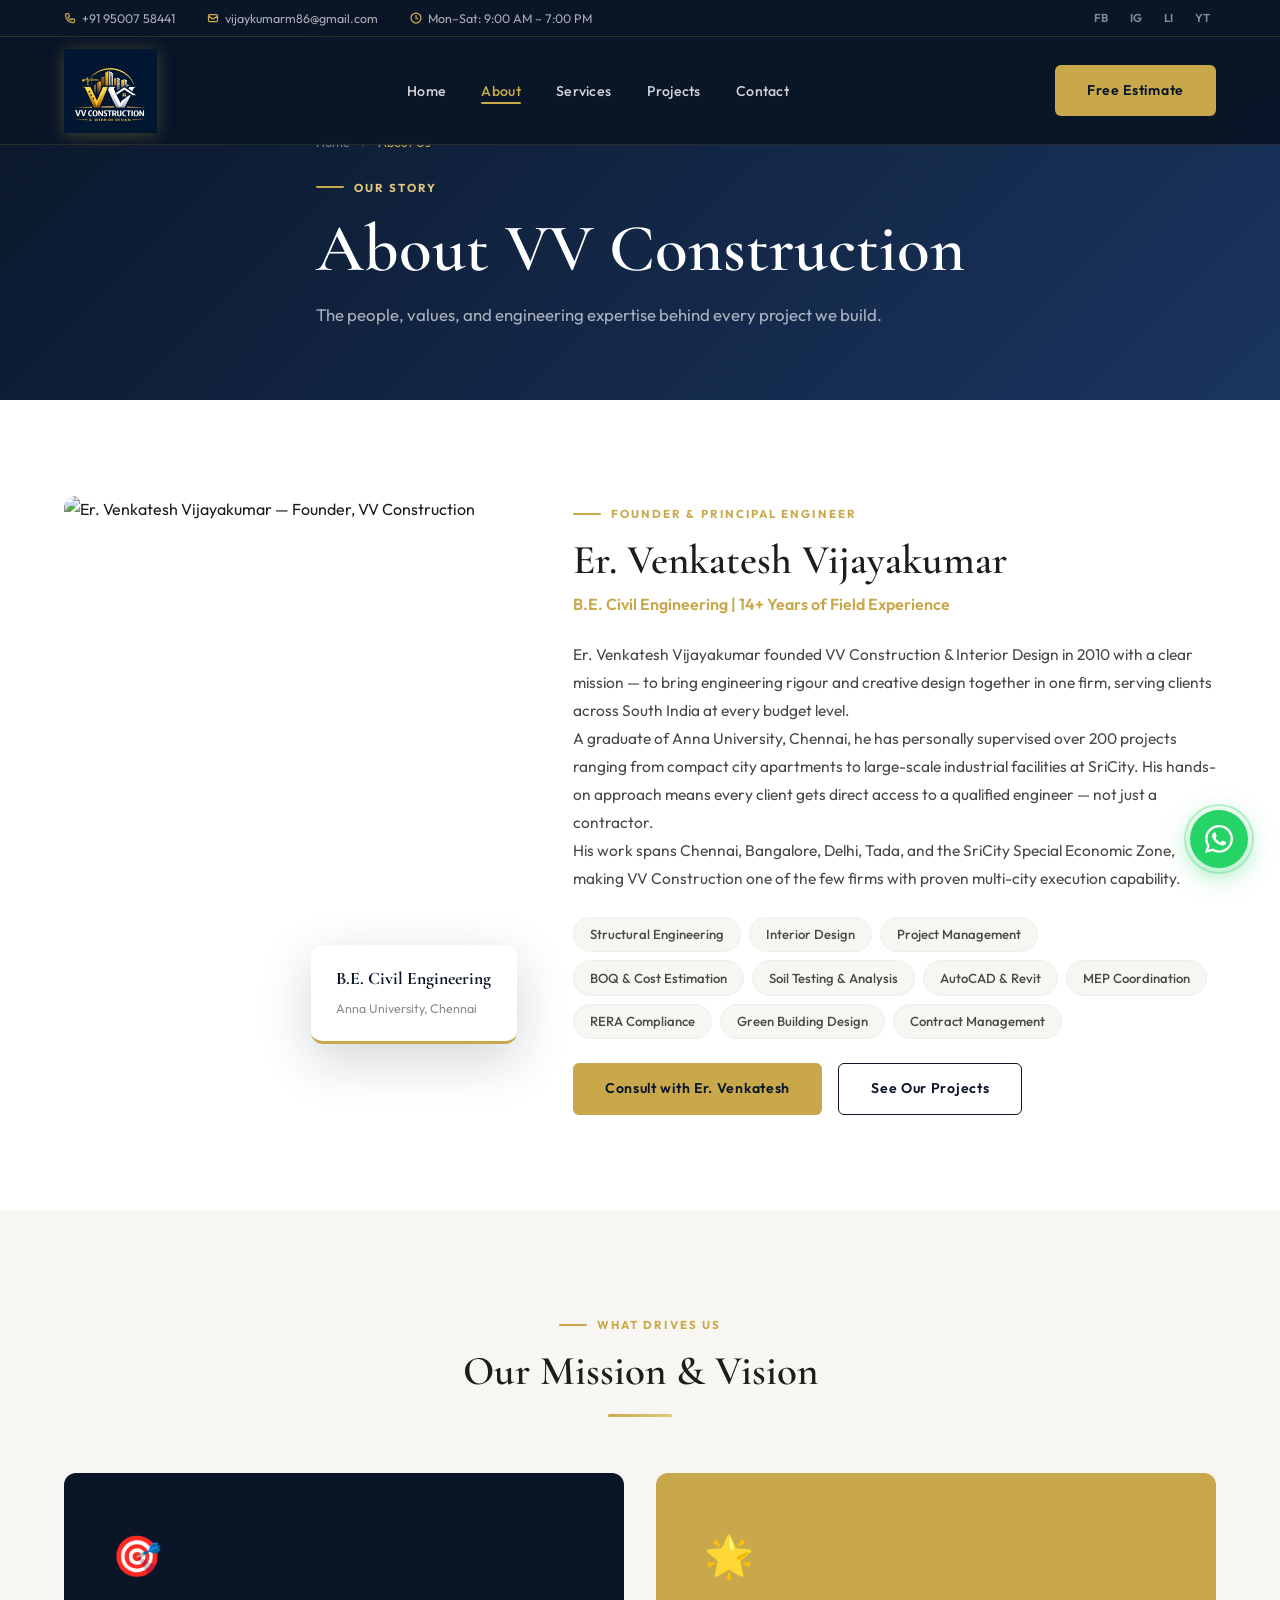
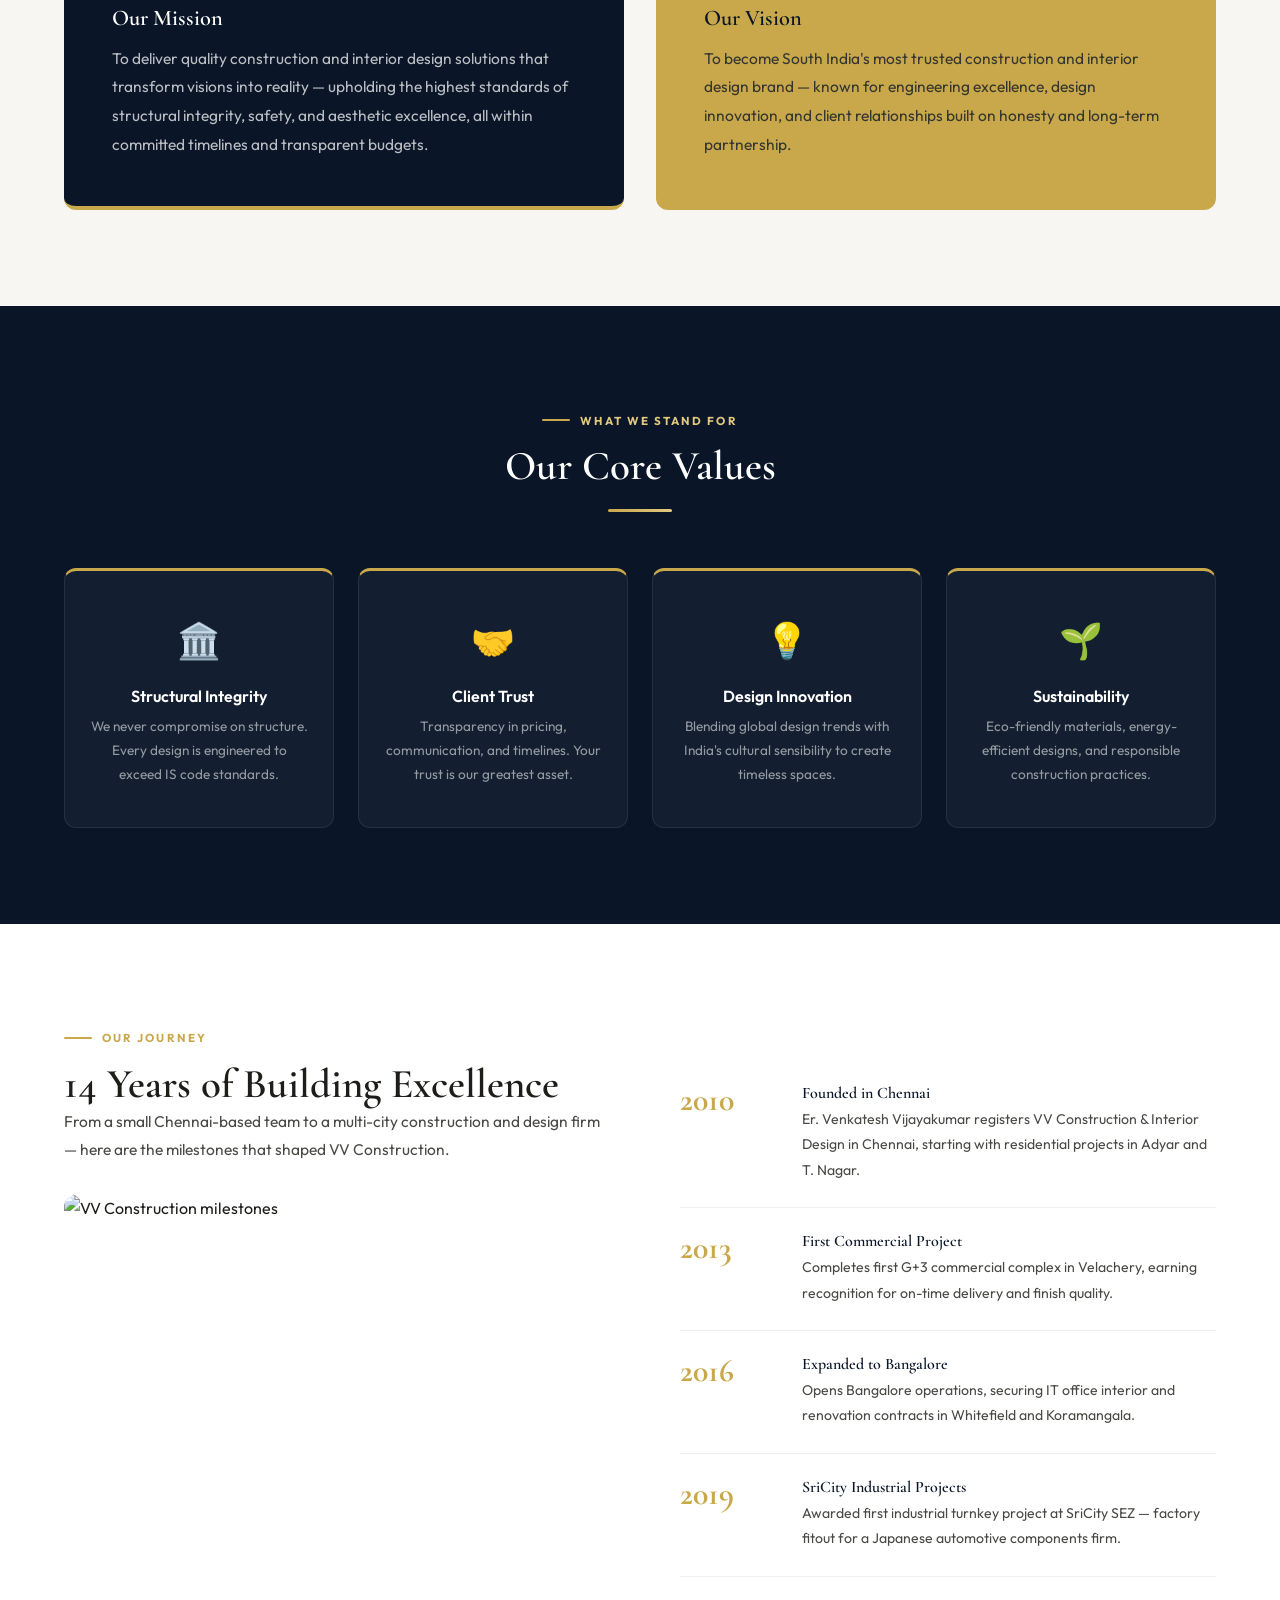
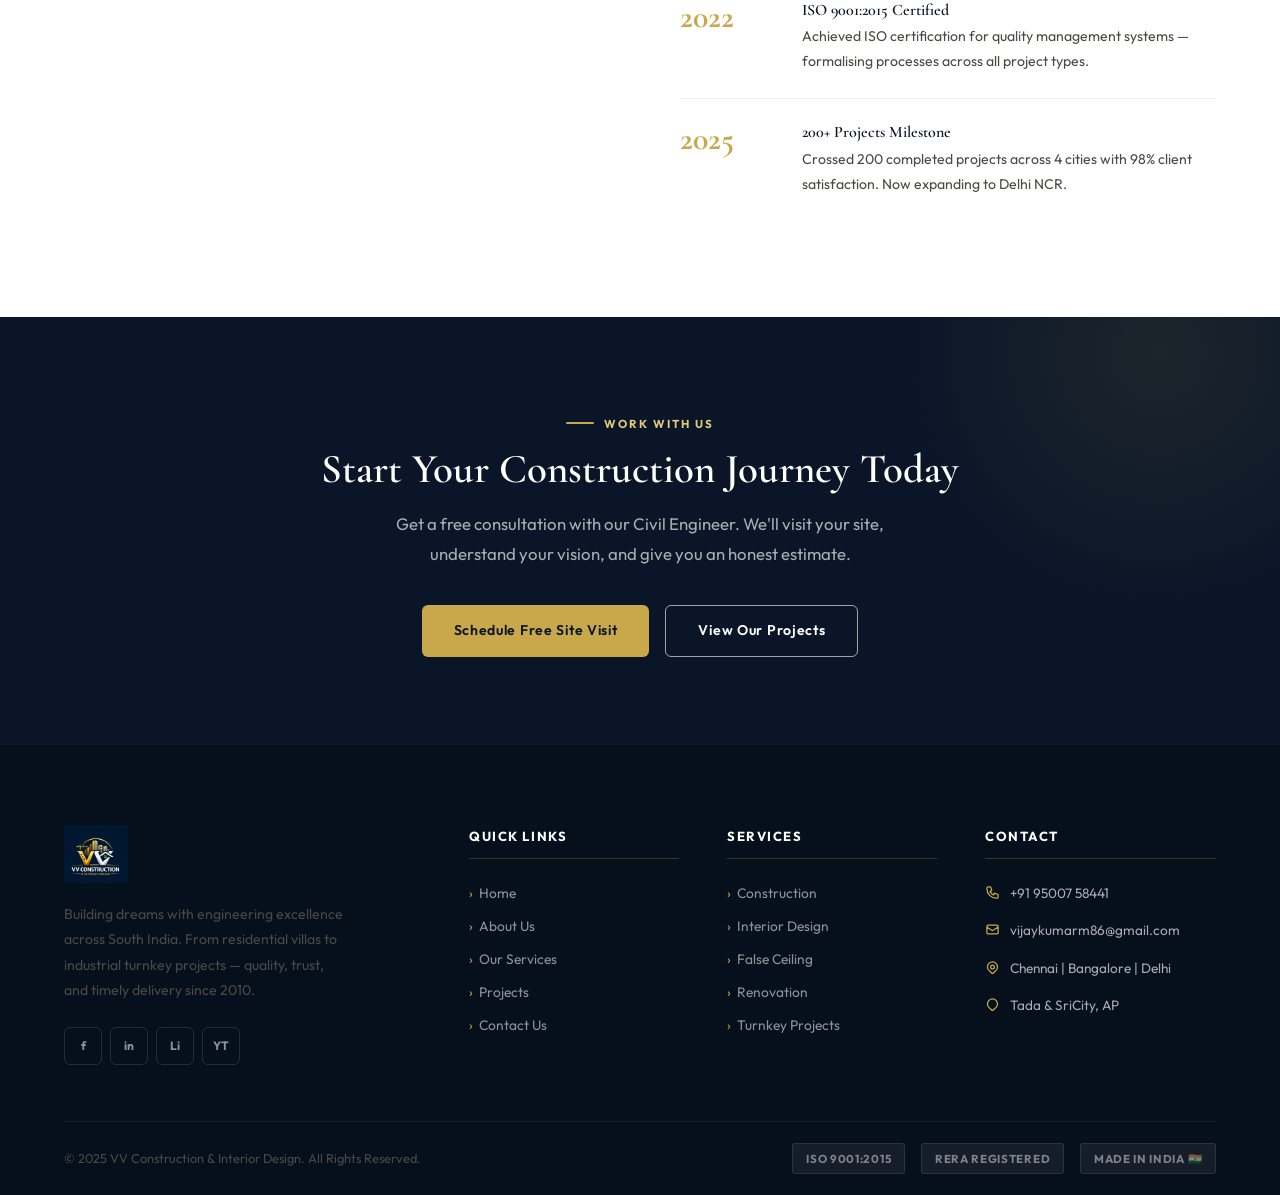
==== about.html @ 6f937a8c "Uploading My project into git" ====
<!DOCTYPE html>
<html lang="en">
<head>
  <meta charset="UTF-8" />
  <meta name="viewport" content="width=device-width, initial-scale=1.0" />
  <meta name="description" content="About VV Construction & Interior Design — Meet our founder Civil Engineer, learn our values, company history, and engineering expertise." />
  <title>About Us | VV Construction & Interior Design</title>
  <link rel="stylesheet" href="css/style.css" />
  <link rel="icon" href="assets/images/logo.png" type="image/png" />
</head>
<body>

<!-- ════════════════════════════════════
     PAGE HERO
     ════════════════════════════════════ -->
<section class="page-hero">
  <div class="page-hero-overlay"></div>
  <div class="page-hero-bg" style="background: url('https://images.unsplash.com/photo-1503387762-592deb58ef4e?w=1400&q=70') center/cover no-repeat;"></div>
  <div class="container">
    <div class="page-hero-content">
      <div class="breadcrumb">
        <a href="index.html">Home</a>
        <svg width="12" height="12" fill="none" viewBox="0 0 24 24" stroke="currentColor" stroke-width="2.5"><path stroke-linecap="round" stroke-linejoin="round" d="M9 5l7 7-7 7"/></svg>
        <span>About Us</span>
      </div>
      <span class="s-label" style="color: var(--gold-light);">Our Story</span>
      <h1>About VV Construction</h1>
      <p>The people, values, and engineering expertise behind every project we build.</p>
    </div>
  </div>
</section>

<!-- ════════════════════════════════════
     FOUNDER / OWNER
     ════════════════════════════════════ -->
<section class="section-pad" style="background: var(--white);">
  <div class="container">
    <div class="owner-grid">
      <div class="owner-img-wrap reveal-left">
        <img src="https://images.unsplash.com/photo-1560250097-0b93528c311a?w=600&q=80" alt="Er. Venkatesh Vijayakumar — Founder, VV Construction" loading="lazy" />
        <div class="owner-card">
          <strong>B.E. Civil Engineering</strong>
          <span>Anna University, Chennai</span>
        </div>
      </div>
      <div class="owner-info reveal-right">
        <span class="s-label">Founder &amp; Principal Engineer</span>
        <h2>Er. Venkatesh Vijayakumar</h2>
        <p class="owner-title">B.E. Civil Engineering | 14+ Years of Field Experience</p>
        <p>Er. Venkatesh Vijayakumar founded VV Construction &amp; Interior Design in 2010 with a clear mission — to bring engineering rigour and creative design together in one firm, serving clients across South India at every budget level.</p>
        <p>A graduate of Anna University, Chennai, he has personally supervised over 200 projects ranging from compact city apartments to large-scale industrial facilities at SriCity. His hands-on approach means every client gets direct access to a qualified engineer — not just a contractor.</p>
        <p>His work spans Chennai, Bangalore, Delhi, Tada, and the SriCity Special Economic Zone, making VV Construction one of the few firms with proven multi-city execution capability.</p>
        <div class="skill-tags">
          <span class="skill-tag">Structural Engineering</span>
          <span class="skill-tag">Interior Design</span>
          <span class="skill-tag">Project Management</span>
          <span class="skill-tag">BOQ &amp; Cost Estimation</span>
          <span class="skill-tag">Soil Testing &amp; Analysis</span>
          <span class="skill-tag">AutoCAD &amp; Revit</span>
          <span class="skill-tag">MEP Coordination</span>
          <span class="skill-tag">RERA Compliance</span>
          <span class="skill-tag">Green Building Design</span>
          <span class="skill-tag">Contract Management</span>
        </div>
        <div style="display: flex; gap: 1rem; flex-wrap: wrap; margin-top: 0.5rem;">
          <a href="contact.html" class="btn btn-gold">Consult with Er. Venkatesh</a>
          <a href="projects.html" class="btn btn-outline-navy">See Our Projects</a>
        </div>
      </div>
    </div>
  </div>
</section>

<!-- ════════════════════════════════════
     MISSION & VISION
     ════════════════════════════════════ -->
<section class="section-pad" style="background: var(--off-white);">
  <div class="container">
    <div class="section-head center reveal">
      <span class="s-label">What Drives Us</span>
      <h2>Our Mission &amp; Vision</h2>
      <div class="gold-line"></div>
    </div>
    <div style="display: grid; grid-template-columns: 1fr 1fr; gap: 2rem;" class="reveal">
      <div style="background: var(--navy); color: var(--white); padding: 3rem; border-radius: var(--radius-lg); border-bottom: 4px solid var(--gold);">
        <div style="font-size: 2.5rem; margin-bottom: 1rem;">🎯</div>
        <h3 style="color: var(--white); margin-bottom: 0.8rem; font-size: 1.4rem;">Our Mission</h3>
        <p style="color: rgba(255,255,255,0.72); font-size: 0.97rem; line-height: 1.85;">To deliver quality construction and interior design solutions that transform visions into reality — upholding the highest standards of structural integrity, safety, and aesthetic excellence, all within committed timelines and transparent budgets.</p>
      </div>
      <div style="background: var(--gold); color: var(--navy); padding: 3rem; border-radius: var(--radius-lg);">
        <div style="font-size: 2.5rem; margin-bottom: 1rem;">🌟</div>
        <h3 style="color: var(--navy); margin-bottom: 0.8rem; font-size: 1.4rem;">Our Vision</h3>
        <p style="color: rgba(10,22,40,0.78); font-size: 0.97rem; line-height: 1.85;">To become South India's most trusted construction and interior design brand — known for engineering excellence, design innovation, and client relationships built on honesty and long-term partnership.</p>
      </div>
    </div>
  </div>
</section>

<!-- ════════════════════════════════════
     VALUES
     ════════════════════════════════════ -->
<section class="section-pad values-section">
  <div class="container">
    <div class="section-head center reveal">
      <span class="s-label" style="color: var(--gold-light);">What We Stand For</span>
      <h2 style="color: var(--white);">Our Core Values</h2>
      <div class="gold-line"></div>
    </div>
    <div class="values-grid">
      <div class="value-card reveal" data-delay="0">
        <div class="value-icon">🏛️</div>
        <h4>Structural Integrity</h4>
        <p>We never compromise on structure. Every design is engineered to exceed IS code standards.</p>
      </div>
      <div class="value-card reveal" data-delay="80">
        <div class="value-icon">🤝</div>
        <h4>Client Trust</h4>
        <p>Transparency in pricing, communication, and timelines. Your trust is our greatest asset.</p>
      </div>
      <div class="value-card reveal" data-delay="160">
        <div class="value-icon">💡</div>
        <h4>Design Innovation</h4>
        <p>Blending global design trends with India's cultural sensibility to create timeless spaces.</p>
      </div>
      <div class="value-card reveal" data-delay="240">
        <div class="value-icon">🌱</div>
        <h4>Sustainability</h4>
        <p>Eco-friendly materials, energy-efficient designs, and responsible construction practices.</p>
      </div>
    </div>
  </div>
</section>

<!-- ════════════════════════════════════
     COMPANY MILESTONES
     ════════════════════════════════════ -->
<section class="section-pad" style="background: var(--white);">
  <div class="container">
    <div style="display: grid; grid-template-columns: 1fr 1fr; gap: 5rem; align-items: start;">
      <div class="reveal-left">
        <span class="s-label">Our Journey</span>
        <h2>14 Years of Building Excellence</h2>
        <p>From a small Chennai-based team to a multi-city construction and design firm — here are the milestones that shaped VV Construction.</p>
        <img src="https://images.unsplash.com/photo-1541888946425-d81bb19240f5?w=700&q=80" alt="VV Construction milestones" loading="lazy" style="width: 100%; border-radius: var(--radius-lg); margin-top: 2rem; height: 280px; object-fit: cover;" />
      </div>
      <div class="milestones reveal-right">
        <div class="milestone">
          <div class="milestone-year">2010</div>
          <div>
            <h4>Founded in Chennai</h4>
            <p>Er. Venkatesh Vijayakumar registers VV Construction &amp; Interior Design in Chennai, starting with residential projects in Adyar and T. Nagar.</p>
          </div>
        </div>
        <div class="milestone">
          <div class="milestone-year">2013</div>
          <div>
            <h4>First Commercial Project</h4>
            <p>Completes first G+3 commercial complex in Velachery, earning recognition for on-time delivery and finish quality.</p>
          </div>
        </div>
        <div class="milestone">
          <div class="milestone-year">2016</div>
          <div>
            <h4>Expanded to Bangalore</h4>
            <p>Opens Bangalore operations, securing IT office interior and renovation contracts in Whitefield and Koramangala.</p>
          </div>
        </div>
        <div class="milestone">
          <div class="milestone-year">2019</div>
          <div>
            <h4>SriCity Industrial Projects</h4>
            <p>Awarded first industrial turnkey project at SriCity SEZ — factory fitout for a Japanese automotive components firm.</p>
          </div>
        </div>
        <div class="milestone">
          <div class="milestone-year">2022</div>
          <div>
            <h4>ISO 9001:2015 Certified</h4>
            <p>Achieved ISO certification for quality management systems — formalising processes across all project types.</p>
          </div>
        </div>
        <div class="milestone">
          <div class="milestone-year">2025</div>
          <div>
            <h4>200+ Projects Milestone</h4>
            <p>Crossed 200 completed projects across 4 cities with 98% client satisfaction. Now expanding to Delhi NCR.</p>
          </div>
        </div>
      </div>
    </div>
  </div>
</section>

<!-- CTA -->
<section class="cta-band">
  <div class="container">
    <div class="cta-inner reveal">
      <span class="s-label">Work With Us</span>
      <h2>Start Your Construction Journey Today</h2>
      <p>Get a free consultation with our Civil Engineer. We'll visit your site, understand your vision, and give you an honest estimate.</p>
      <div class="cta-btns">
        <a href="contact.html" class="btn btn-gold">Schedule Free Site Visit</a>
        <a href="projects.html" class="btn btn-outline-white">View Our Projects</a>
      </div>
    </div>
  </div>
</section>

<script src="js/components.js"></script>
<script src="js/main.js"></script>
</body>
</html>
---- css/style.css ----
/* ================================================
   VV CONSTRUCTION & INTERIOR DESIGN
   Global Stylesheet — style.css
   ================================================ */

@import url('https://fonts.googleapis.com/css2?family=Cormorant+Garamond:wght@400;500;600;700&family=Outfit:wght@300;400;500;600;700&display=swap');

/* ─── CSS Variables ─────────────────────────── */
:root {
  --navy:       #0A1628;
  --navy-mid:   #0F2040;
  --navy-light: #1A3560;
  --gold:       #C8A84B;
  --gold-light: #E2C97E;
  --gold-pale:  #F5EDD3;
  --white:      #FFFFFF;
  --off-white:  #F7F6F2;
  --gray-100:   #EFEFED;
  --gray-300:   #CDCCC8;
  --gray-500:   #8C8B87;
  --gray-700:   #4A4945;
  --text:       #1E1D1A;

  --font-display: 'Cormorant Garamond', Georgia, serif;
  --font-body:    'Outfit', sans-serif;

  --shadow-sm:  0 2px 12px rgba(10,22,40,0.08);
  --shadow-md:  0 6px 28px rgba(10,22,40,0.13);
  --shadow-lg:  0 16px 52px rgba(10,22,40,0.18);
  --radius:     6px;
  --radius-lg:  12px;
  --transition: 0.32s cubic-bezier(0.4,0,0.2,1);
}

/* ─── Reset ─────────────────────────────────── */
*, *::before, *::after { box-sizing: border-box; margin: 0; padding: 0; }
html { scroll-behavior: smooth; }
body {
  font-family: var(--font-body);
  color: var(--text);
  background: var(--white);
  line-height: 1.7;
  overflow-x: hidden;
  -webkit-font-smoothing: antialiased;
}
img { max-width: 100%; display: block; }
a   { text-decoration: none; color: inherit; }
ul  { list-style: none; }
button { font-family: var(--font-body); cursor: pointer; border: none; background: none; }

/* ─── Typography ─────────────────────────────── */
h1,h2,h3,h4 { font-family: var(--font-display); line-height: 1.15; }
h1 { font-size: clamp(2.4rem, 5.5vw, 4.2rem); font-weight: 600; }
h2 { font-size: clamp(1.9rem, 3.2vw, 2.8rem); font-weight: 600; }
h3 { font-size: 1.35rem; font-weight: 600; }
h4 { font-size: 1.05rem; font-weight: 600; }
p  { font-size: 0.97rem; color: var(--gray-700); line-height: 1.8; }

/* ─── Layout Utilities ───────────────────────── */
.container   { max-width: 1200px; margin: 0 auto; padding: 0 1.5rem; }
.section-pad { padding: 6rem 0; }
.section-sm  { padding: 4rem 0; }

/* ─── Section Headers ────────────────────────── */
.s-label {
  display: inline-flex; align-items: center; gap: 10px;
  font-size: 0.72rem; font-weight: 700; letter-spacing: 0.18em;
  text-transform: uppercase; color: var(--gold); margin-bottom: 0.8rem;
}
.s-label::before {
  content: ''; display: block; width: 28px; height: 2px;
  background: var(--gold); border-radius: 2px;
}
.section-head { margin-bottom: 3.5rem; }
.section-head h2 { margin-bottom: 0.8rem; }
.section-head p  { max-width: 600px; font-size: 1.05rem; }
.section-head.center { text-align: center; }
.section-head.center p { margin: 0 auto; }
.section-head.center .s-label { margin: 0 auto 0.8rem; }

/* gold underline accent */
.gold-line {
  width: 64px; height: 3px; margin-top: 1.2rem;
  background: linear-gradient(90deg, var(--gold) 0%, var(--gold-light) 100%);
  border-radius: 2px;
}
.section-head.center .gold-line { margin: 1.2rem auto 0; }

/* ─── Buttons ────────────────────────────────── */
.btn {
  display: inline-flex; align-items: center; gap: 8px;
  padding: 0.82rem 2rem; border-radius: var(--radius);
  font-family: var(--font-body); font-size: 0.88rem;
  font-weight: 600; letter-spacing: 0.05em;
  transition: all var(--transition);
}
.btn-gold {
  background: var(--gold); color: var(--navy);
}
.btn-gold:hover {
  background: var(--gold-light); transform: translateY(-2px);
  box-shadow: 0 8px 24px rgba(200,168,75,0.38);
}
.btn-outline-white {
  border: 1.5px solid rgba(255,255,255,0.6); color: var(--white);
}
.btn-outline-white:hover {
  background: var(--white); color: var(--navy);
}
.btn-navy {
  background: var(--navy); color: var(--white);
}
.btn-navy:hover {
  background: var(--navy-light); transform: translateY(-2px);
  box-shadow: 0 8px 24px rgba(10,22,40,0.28);
}
.btn-outline-navy {
  border: 1.5px solid var(--navy); color: var(--navy);
}
.btn-outline-navy:hover {
  background: var(--navy); color: var(--white);
}

/* ─── Scroll Reveal Animations ───────────────── */
.reveal        { opacity: 0; transform: translateY(36px); transition: opacity 0.75s ease, transform 0.75s ease; }
.reveal-left   { opacity: 0; transform: translateX(-40px); transition: opacity 0.75s ease, transform 0.75s ease; }
.reveal-right  { opacity: 0; transform: translateX(40px); transition: opacity 0.75s ease, transform 0.75s ease; }
.reveal-scale  { opacity: 0; transform: scale(0.93); transition: opacity 0.65s ease, transform 0.65s ease; }
.revealed      { opacity: 1 !important; transform: none !important; }

/* ================================================
   NAVIGATION
   ================================================ */
#navbar {
  position: fixed; top: 0; left: 0; right: 0; z-index: 1000;
  transition: all 0.4s ease;
  padding: 0;
}
.nav-top-bar {
  background: var(--navy);
  padding: 0.4rem 0;
  border-bottom: 1px solid rgba(200,168,75,0.2);
  transition: all 0.4s ease;
}
.nav-top-inner {
  display: flex; justify-content: space-between; align-items: center;
}
.nav-top-info {
  display: flex; gap: 2rem;
}
.nav-top-item {
  display: flex; align-items: center; gap: 6px;
  color: rgba(255,255,255,0.65); font-size: 0.78rem;
}
.nav-top-item svg { color: var(--gold); }
.nav-top-socials { display: flex; gap: 10px; }
.nav-top-socials a {
  color: rgba(255,255,255,0.5); font-size: 0.72rem; font-weight: 600;
  padding: 2px 6px; border-radius: 2px;
  transition: color var(--transition);
}
.nav-top-socials a:hover { color: var(--gold); }

.nav-main {
  background: rgba(10,22,40,0.97);
  backdrop-filter: blur(12px);
  -webkit-backdrop-filter: blur(12px);
  border-bottom: 1px solid rgba(200,168,75,0.15);
}
.nav-inner {
  display: flex; align-items: center; justify-content: space-between;
  padding: 0.7rem 0;
}
.nav-logo { display: flex; align-items: center; }
.nav-logo img { height: clamp(54px, 8vw, 84px); width: auto; filter: drop-shadow(0 2px 8px rgba(200,168,75,0.3)); transition: height 0.3s ease; }

.nav-links {
  display: flex; align-items: center; gap: 0.2rem;
}
.nav-links a {
  color: rgba(255,255,255,0.82); font-size: 0.88rem; font-weight: 500;
  padding: 0.5rem 1rem; border-radius: var(--radius);
  transition: all var(--transition); letter-spacing: 0.02em;
  position: relative;
}
.nav-links a::after {
  content: ''; position: absolute; bottom: 4px; left: 50%; right: 50%;
  height: 1.5px; background: var(--gold); border-radius: 1px;
  transition: all var(--transition);
}
.nav-links a:hover::after,
.nav-links a.active::after { left: 1rem; right: 1rem; }
.nav-links a:hover,
.nav-links a.active { color: var(--gold); }
.nav-cta { margin-left: 1rem; }

/* scrolled state */
#navbar.scrolled .nav-top-bar { display: none; }

/* Hamburger */
.hamburger {
  display: none; flex-direction: column; gap: 5px;
  padding: 6px; cursor: pointer;
}
.hamburger span {
  display: block; width: 24px; height: 2px;
  background: var(--white); border-radius: 2px;
  transition: all var(--transition);
}
.hamburger.open span:nth-child(1) { transform: rotate(45deg) translate(5px,5px); }
.hamburger.open span:nth-child(2) { opacity: 0; transform: scaleX(0); }
.hamburger.open span:nth-child(3) { transform: rotate(-45deg) translate(5px,-5px); }

/* Mobile nav drawer */
.mobile-nav {
  display: none; flex-direction: column;
  background: var(--navy); padding: 1.5rem;
  border-top: 1px solid rgba(200,168,75,0.2);
}
.mobile-nav.open { display: flex; }
.mobile-nav a {
  color: rgba(255,255,255,0.85); font-size: 0.95rem; padding: 0.75rem 0;
  border-bottom: 1px solid rgba(255,255,255,0.07);
  display: flex; align-items: center; justify-content: space-between;
}
.mobile-nav a:last-child { border-bottom: none; }
.mobile-nav a:hover { color: var(--gold); }

/* ================================================
   HERO SECTION
   ================================================ */
.hero {
  min-height: 100vh; position: relative;
  display: flex; align-items: center;
  overflow: hidden;
}
.hero-bg {
  position: absolute; inset: 0;
  background: url('https://images.unsplash.com/photo-1541888946425-d81bb19240f5?w=1800&q=85') center/cover no-repeat;
}
.hero-overlay {
  position: absolute; inset: 0;
  background:
    linear-gradient(105deg,
      rgba(10,22,40,0.96) 0%,
      rgba(10,22,40,0.80) 50%,
      rgba(15,32,64,0.55) 100%);
}
/* Geometric accent */
.hero-overlay::after {
  content: '';
  position: absolute; right: -100px; top: -100px;
  width: 600px; height: 600px; border-radius: 50%;
  border: 1px solid rgba(200,168,75,0.12);
  box-shadow: 0 0 0 60px rgba(200,168,75,0.04), 0 0 0 120px rgba(200,168,75,0.03);
}
.hero-content {
  position: relative; z-index: 2;
  padding-top: 120px;
  max-width: 760px;
}
.hero-badge {
  display: inline-flex; align-items: center; gap: 10px;
  background: rgba(200,168,75,0.12);
  border: 1px solid rgba(200,168,75,0.35);
  padding: 0.45rem 1.1rem; border-radius: 30px;
  color: var(--gold-light); font-size: 0.78rem;
  font-weight: 600; letter-spacing: 0.12em; text-transform: uppercase;
  margin-bottom: 1.5rem;
  animation: fadeSlideUp 0.9s ease both;
}
.hero-badge-dot {
  width: 6px; height: 6px; border-radius: 50%;
  background: var(--gold); flex-shrink: 0;
  animation: pulse-dot 2s infinite;
}
@keyframes pulse-dot {
  0%,100% { opacity: 1; transform: scale(1); }
  50%      { opacity: 0.5; transform: scale(1.5); }
}
.hero-content h1 {
  color: var(--white); margin-bottom: 1.4rem;
  animation: fadeSlideUp 0.9s 0.15s ease both;
}
.hero-content h1 em {
  font-style: normal; color: var(--gold);
  display: block;
}
.hero-content > p {
  color: rgba(255,255,255,0.78); font-size: 1.1rem;
  max-width: 560px; margin-bottom: 2.2rem;
  animation: fadeSlideUp 0.9s 0.3s ease both;
}
.hero-actions {
  display: flex; flex-wrap: wrap; gap: 1rem;
  animation: fadeSlideUp 0.9s 0.45s ease both;
}
.hero-stats-row {
  display: flex; gap: 0; margin-top: 4rem; flex-wrap: wrap;
  animation: fadeSlideUp 0.9s 0.6s ease both;
  border-top: 1px solid rgba(255,255,255,0.12);
  padding-top: 2rem;
}
.hero-stat {
  padding-right: 2.5rem; margin-right: 2.5rem;
  border-right: 1px solid rgba(255,255,255,0.14);
}
.hero-stat:last-child { border-right: none; margin-right: 0; }
.hero-stat-num {
  font-family: var(--font-display); font-size: 2.6rem;
  font-weight: 700; color: var(--white); line-height: 1;
  margin-bottom: 0.2rem;
}
.hero-stat-num span { color: var(--gold); }
.hero-stat-label {
  font-size: 0.76rem; letter-spacing: 0.1em;
  text-transform: uppercase; color: rgba(255,255,255,0.5);
}
.hero-scroll-hint {
  position: absolute; bottom: 2rem; left: 50%;
  transform: translateX(-50%); z-index: 2;
  display: flex; flex-direction: column; align-items: center; gap: 8px;
  color: rgba(255,255,255,0.4); font-size: 0.7rem; letter-spacing: 0.12em;
  text-transform: uppercase;
  animation: fadeSlideUp 1s 0.9s ease both;
}
.scroll-line {
  width: 1px; height: 48px;
  background: linear-gradient(to bottom, rgba(200,168,75,0.6), transparent);
  animation: scrollPulse 2.2s ease-in-out infinite;
}
@keyframes scrollPulse {
  0%   { transform: scaleY(1); opacity: 1; }
  50%  { transform: scaleY(0.6); opacity: 0.4; }
  100% { transform: scaleY(1); opacity: 1; }
}
@keyframes fadeSlideUp {
  from { opacity: 0; transform: translateY(28px); }
  to   { opacity: 1; transform: translateY(0); }
}

/* ================================================
   MARQUEE / TRUST STRIP
   ================================================ */
.trust-strip {
  background: var(--gold); padding: 0.85rem 0;
  overflow: hidden; position: relative;
}
.trust-marquee {
  display: flex; gap: 0; white-space: nowrap;
  animation: marqueeScroll 30s linear infinite;
}
.trust-marquee-item {
  display: inline-flex; align-items: center; gap: 10px;
  padding: 0 2.5rem;
  font-size: 0.82rem; font-weight: 700;
  letter-spacing: 0.1em; text-transform: uppercase;
  color: var(--navy);
}
.trust-marquee-item::before {
  content: '◆'; font-size: 0.55rem; color: var(--navy-mid);
}
@keyframes marqueeScroll {
  from { transform: translateX(0); }
  to   { transform: translateX(-50%); }
}

/* ================================================
   ABOUT INTRO (Home)
   ================================================ */
.about-intro-grid {
  display: grid; grid-template-columns: 1fr 1fr; gap: 5rem; align-items: center;
}
.about-intro-imgs {
  position: relative; height: 520px;
}
.about-img-main {
  position: absolute; top: 0; left: 0; right: 5rem; bottom: 5rem;
  border-radius: var(--radius-lg); overflow: hidden;
}
.about-img-main img { width: 100%; height: 100%; object-fit: cover; }
.about-img-small {
  position: absolute; bottom: 0; right: 0;
  width: 55%; height: 52%; border-radius: var(--radius-lg); overflow: hidden;
  border: 4px solid var(--white); box-shadow: var(--shadow-md);
}
.about-img-small img { width: 100%; height: 100%; object-fit: cover; }
.about-exp-badge {
  position: absolute; top: 50%; left: 60%;
  transform: translate(-50%, -50%);
  background: var(--gold); color: var(--navy);
  width: 100px; height: 100px; border-radius: 50%;
  display: flex; flex-direction: column;
  align-items: center; justify-content: center;
  text-align: center; z-index: 10;
  box-shadow: 0 8px 28px rgba(200,168,75,0.5);
  border: 3px solid var(--white);
}
.about-exp-badge strong { font-family: var(--font-display); font-size: 2rem; line-height: 1; }
.about-exp-badge span   { font-size: 0.65rem; font-weight: 700; letter-spacing: 0.06em; text-transform: uppercase; line-height: 1.2; }

.about-intro-text h2 { margin-bottom: 1.2rem; }
.about-intro-text p  { margin-bottom: 1rem; }
.about-checks { display: flex; flex-direction: column; gap: 0.7rem; margin: 1.5rem 0 2rem; }
.about-check {
  display: flex; align-items: center; gap: 10px;
  font-size: 0.9rem; font-weight: 500; color: var(--gray-700);
}
.about-check-icon {
  width: 22px; height: 22px; border-radius: 50%;
  background: var(--gold-pale); display: flex; align-items: center;
  justify-content: center; flex-shrink: 0; font-size: 0.7rem; color: var(--gold);
}

/* ================================================
   SERVICES GRID
   ================================================ */
.services-bg { background: var(--off-white); }
.services-grid-home {
  display: grid; grid-template-columns: repeat(3, 1fr); gap: 1.5rem;
}
.srv-card {
  background: var(--white); border: 1px solid var(--gray-100);
  border-radius: var(--radius-lg); padding: 2.2rem 1.8rem;
  position: relative; overflow: hidden;
  transition: all var(--transition);
}
.srv-card::before {
  content: ''; position: absolute;
  top: 0; left: 0; right: 0; height: 3px;
  background: linear-gradient(90deg, var(--gold), var(--gold-light));
  transform: scaleX(0); transform-origin: left;
  transition: transform 0.45s ease;
}
.srv-card:hover { transform: translateY(-8px); box-shadow: var(--shadow-lg); }
.srv-card:hover::before { transform: scaleX(1); }
.srv-icon {
  width: 60px; height: 60px; border-radius: 12px;
  background: var(--navy); display: flex; align-items: center;
  justify-content: center; margin-bottom: 1.4rem;
  font-size: 1.6rem; transition: all var(--transition);
}
.srv-card:hover .srv-icon { background: var(--gold); }
.srv-card h3 { font-size: 1.15rem; color: var(--navy); margin-bottom: 0.6rem; }
.srv-card p  { font-size: 0.88rem; }
.srv-more {
  display: inline-flex; align-items: center; gap: 5px;
  color: var(--gold); font-size: 0.83rem; font-weight: 600;
  margin-top: 1.2rem; transition: gap var(--transition);
}
.srv-card:hover .srv-more { gap: 10px; }

/* ================================================
   WHY CHOOSE US
   ================================================ */
.why-section { background: var(--navy); }
.why-grid { display: grid; grid-template-columns: 1fr 1fr; gap: 5rem; align-items: center; }
.why-img-wrap { position: relative; border-radius: var(--radius-lg); overflow: visible; }
.why-img-wrap img {
  width: 100%; height: 500px; object-fit: cover;
  border-radius: var(--radius-lg);
}
.why-cert-badge {
  position: absolute; bottom: -1.5rem; right: -1.5rem;
  background: var(--gold); color: var(--navy);
  padding: 1.2rem 1.6rem; border-radius: var(--radius-lg);
  text-align: center; box-shadow: var(--shadow-lg);
  min-width: 140px;
}
.why-cert-badge strong { display: block; font-family: var(--font-display); font-size: 2.2rem; }
.why-cert-badge span   { font-size: 0.75rem; font-weight: 700; letter-spacing: 0.08em; text-transform: uppercase; }
.why-content .s-label  { color: var(--gold-light); }
.why-content h2 { color: var(--white); margin-bottom: 1rem; }
.why-content > p { color: rgba(255,255,255,0.68); margin-bottom: 2rem; }
.why-points { display: flex; flex-direction: column; gap: 1.2rem; }
.why-point {
  display: flex; gap: 1.2rem;
  background: rgba(255,255,255,0.04);
  border: 1px solid rgba(255,255,255,0.07);
  border-left: 3px solid var(--gold);
  padding: 1.2rem 1.4rem; border-radius: var(--radius);
  transition: background var(--transition);
}
.why-point:hover { background: rgba(255,255,255,0.07); }
.why-pt-icon { font-size: 1.5rem; flex-shrink: 0; margin-top: 2px; }
.why-pt-title { color: var(--white); font-weight: 600; font-size: 0.95rem; margin-bottom: 0.2rem; }
.why-pt-text  { font-size: 0.86rem; color: rgba(255,255,255,0.58); }

/* ================================================
   STATS BAND
   ================================================ */
.stats-band { background: var(--gold); }
.stats-row {
  display: grid; grid-template-columns: repeat(4, 1fr);
  text-align: center;
}
.stat-cell {
  padding: 2.5rem 1rem;
  border-right: 1px solid rgba(10,22,40,0.15);
}
.stat-cell:last-child { border-right: none; }
.stat-num {
  font-family: var(--font-display); font-size: 3.2rem; font-weight: 700;
  color: var(--navy); line-height: 1; margin-bottom: 0.3rem;
}
.stat-lbl {
  font-size: 0.78rem; font-weight: 700;
  letter-spacing: 0.1em; text-transform: uppercase;
  color: rgba(10,22,40,0.6);
}

/* ================================================
   FEATURED PROJECTS
   ================================================ */
.featured-grid {
  display: grid;
  grid-template-columns: 1.4fr 1fr;
  grid-template-rows: 280px 280px;
  gap: 1.2rem;
}
.feat-card {
  position: relative; border-radius: var(--radius-lg);
  overflow: hidden; cursor: pointer;
}
.feat-card img {
  width: 100%; height: 100%; object-fit: cover;
  transition: transform 0.6s ease;
}
.feat-card:hover img { transform: scale(1.07); }
.feat-card-overlay {
  position: absolute; inset: 0;
  background: linear-gradient(to top, rgba(10,22,40,0.9) 0%, rgba(10,22,40,0.1) 55%);
  display: flex; flex-direction: column;
  justify-content: flex-end; padding: 1.6rem;
}
.feat-tag {
  display: inline-block;
  background: var(--gold); color: var(--navy);
  font-size: 0.7rem; font-weight: 700;
  letter-spacing: 0.1em; text-transform: uppercase;
  padding: 0.2rem 0.65rem; border-radius: 3px;
  margin-bottom: 0.5rem;
}
.feat-card-overlay h3 { color: var(--white); font-size: 1.1rem; margin-bottom: 0.3rem; }
.feat-card-overlay p  { color: rgba(255,255,255,0.68); font-size: 0.82rem; }
.feat-card.tall { grid-row: span 2; }

/* ================================================
   PROCESS SECTION
   ================================================ */
.process-section { background: var(--off-white); }
.process-steps {
  display: grid; grid-template-columns: repeat(5,1fr); gap: 1rem;
  position: relative;
}
.process-steps::before {
  content: ''; position: absolute;
  top: 40px; left: 10%; right: 10%; height: 1px;
  background: linear-gradient(90deg, transparent, var(--gold), transparent);
}
.process-step { text-align: center; padding: 1rem 0.5rem; }
.process-num {
  width: 80px; height: 80px; border-radius: 50%;
  background: var(--white); border: 2px solid var(--gray-100);
  display: flex; align-items: center; justify-content: center;
  margin: 0 auto 1.2rem; font-size: 1.5rem;
  position: relative; z-index: 2;
  transition: all var(--transition);
  box-shadow: var(--shadow-sm);
}
.process-step:hover .process-num {
  background: var(--gold); border-color: var(--gold);
}
.process-step h4 { color: var(--navy); font-size: 0.9rem; margin-bottom: 0.3rem; }
.process-step p  { font-size: 0.8rem; }

/* ================================================
   TESTIMONIALS
   ================================================ */
.testi-grid {
  display: grid; grid-template-columns: repeat(3,1fr); gap: 1.5rem;
}
.testi-card {
  background: var(--off-white); border-radius: var(--radius-lg);
  padding: 2rem 1.8rem; position: relative;
  border: 1px solid var(--gray-100);
  transition: all var(--transition);
}
.testi-card:hover { box-shadow: var(--shadow-md); transform: translateY(-4px); }
.testi-quote {
  font-size: 4.5rem; font-family: var(--font-display);
  color: var(--gold); opacity: 0.3; line-height: 0.8;
  margin-bottom: 0.5rem;
}
.testi-text {
  font-style: italic; font-size: 0.93rem;
  color: var(--gray-700); margin-bottom: 1.5rem;
}
.testi-stars { color: var(--gold); letter-spacing: 2px; font-size: 0.9rem; margin-bottom: 1rem; }
.testi-author { display: flex; align-items: center; gap: 12px; }
.testi-av {
  width: 46px; height: 46px; border-radius: 50%;
  background: var(--navy); color: var(--white);
  display: flex; align-items: center; justify-content: center;
  font-weight: 700; font-size: 0.9rem; flex-shrink: 0;
}
.testi-name     { font-weight: 700; font-size: 0.9rem; color: var(--navy); }
.testi-location { font-size: 0.78rem; color: var(--gray-500); }

/* ================================================
   CTA BAND
   ================================================ */
.cta-band {
  background: var(--navy);
  position: relative; overflow: hidden;
  padding: 5.5rem 0;
}
.cta-band::before {
  content: '';
  position: absolute; right: -10%; top: -50%;
  width: 500px; height: 500px; border-radius: 50%;
  background: radial-gradient(circle, rgba(200,168,75,0.1) 0%, transparent 70%);
}
.cta-inner { text-align: center; position: relative; z-index: 2; }
.cta-inner .s-label { color: var(--gold-light); margin: 0 auto 0.8rem; }
.cta-inner h2 { color: var(--white); margin-bottom: 1rem; }
.cta-inner p  { color: rgba(255,255,255,0.65); max-width: 520px; margin: 0 auto 2.2rem; font-size: 1.05rem; }
.cta-btns { display: flex; gap: 1rem; justify-content: center; flex-wrap: wrap; }

/* ================================================
   FOOTER
   ================================================ */
footer {
  background: #060F1C; color: rgba(255,255,255,0.65);
  padding: 5rem 0 0;
}
.footer-grid {
  display: grid; grid-template-columns: 1.7fr 1fr 1fr 1.1fr; gap: 3rem;
  padding-bottom: 3.5rem;
  border-bottom: 1px solid rgba(255,255,255,0.07);
}
.footer-brand img { height: 58px; margin-bottom: 1.2rem; }
.footer-brand p { font-size: 0.88rem; max-width: 280px; line-height: 1.8; margin-bottom: 1.5rem; }
.footer-socials { display: flex; gap: 8px; }
.footer-social {
  width: 38px; height: 38px; border-radius: var(--radius);
  border: 1px solid rgba(255,255,255,0.12);
  display: flex; align-items: center; justify-content: center;
  color: rgba(255,255,255,0.55); font-size: 0.75rem; font-weight: 700;
  transition: all var(--transition);
}
.footer-social:hover { background: var(--gold); border-color: var(--gold); color: var(--navy); }
.footer-col h5 {
  color: var(--white); font-family: var(--font-body); font-size: 0.82rem;
  font-weight: 700; letter-spacing: 0.12em; text-transform: uppercase;
  margin-bottom: 1.4rem; padding-bottom: 0.7rem;
  border-bottom: 1px solid rgba(200,168,75,0.25);
}
.footer-col ul li { margin-bottom: 0.6rem; }
.footer-col ul li a {
  font-size: 0.86rem; color: rgba(255,255,255,0.55);
  transition: color var(--transition); display: flex; align-items: center; gap: 6px;
}
.footer-col ul li a::before { content: '›'; color: var(--gold); }
.footer-col ul li a:hover { color: var(--gold); }
.footer-contact-item {
  display: flex; gap: 10px; margin-bottom: 0.9rem;
  font-size: 0.85rem;
}
.footer-contact-item svg { color: var(--gold); flex-shrink: 0; margin-top: 3px; }
.footer-bottom {
  display: flex; justify-content: space-between; align-items: center;
  padding: 1.3rem 0; flex-wrap: wrap; gap: 0.5rem;
}
.footer-bottom p { font-size: 0.8rem; }
.footer-cert { display: flex; gap: 1rem; }
.cert-badge {
  background: rgba(255,255,255,0.06); border: 1px solid rgba(255,255,255,0.1);
  padding: 0.3rem 0.8rem; border-radius: 3px;
  font-size: 0.72rem; font-weight: 700; letter-spacing: 0.06em; text-transform: uppercase;
  color: rgba(255,255,255,0.45);
}

/* ================================================
   WHATSAPP FLOAT
   ================================================ */
.wa-float {
  position: fixed; bottom: 2rem; right: 2rem; z-index: 999;
  width: 58px; height: 58px; border-radius: 50%;
  background: #25D366; color: var(--white);
  display: flex; align-items: center; justify-content: center;
  box-shadow: 0 6px 24px rgba(37,211,102,0.5);
  transition: transform var(--transition);
}
.wa-float:hover { transform: scale(1.12); }
.wa-float::before {
  content: ''; position: absolute; inset: -6px; border-radius: 50%;
  border: 2px solid rgba(37,211,102,0.3);
  animation: waPulse 2.5s ease-in-out infinite;
}
@keyframes waPulse {
  0%,100% { transform: scale(1); opacity: 1; }
  50%      { transform: scale(1.18); opacity: 0.3; }
}

/* ================================================
   PAGE HERO (inner pages)
   ================================================ */
.page-hero {
  min-height: 400px;
  position: relative; overflow: hidden;
  display: flex; align-items: center;
  padding-top: 110px; padding-bottom: 3rem;
}
.page-hero-bg {
  position: absolute; inset: 0; opacity: 0.18;
}
.page-hero-overlay {
  position: absolute; inset: 0;
  background: linear-gradient(135deg, var(--navy) 0%, var(--navy-light) 100%);
}
.page-hero-content { position: relative; z-index: 2; }
.breadcrumb {
  display: flex; align-items: center; gap: 8px;
  font-size: 0.8rem; color: rgba(255,255,255,0.45);
  margin-bottom: 1rem;
}
.breadcrumb a { transition: color var(--transition); }
.breadcrumb a:hover { color: var(--gold); }
.breadcrumb svg { opacity: 0.4; }
.breadcrumb span { color: var(--gold); }
.page-hero-content h1 { color: var(--white); margin-bottom: 0.8rem; }
.page-hero-content p  {
  color: rgba(255,255,255,0.65); max-width: 580px;
  font-size: 1.05rem;
}

/* ================================================
   ABOUT PAGE
   ================================================ */
.owner-grid {
  display: grid; grid-template-columns: 1fr 1.5fr; gap: 5rem; align-items: start;
}
.owner-img-wrap { position: relative; }
.owner-img-wrap img {
  width: 100%; aspect-ratio: 3/4; object-fit: cover; object-position: top;
  border-radius: var(--radius-lg);
}
.owner-card {
  position: absolute; bottom: 1.5rem; right: -1.5rem;
  background: var(--white); border-radius: var(--radius-lg);
  padding: 1.2rem 1.6rem; box-shadow: var(--shadow-lg);
  border-bottom: 3px solid var(--gold); min-width: 180px;
}
.owner-card strong { display: block; color: var(--navy); font-family: var(--font-display); font-size: 1.1rem; }
.owner-card span   { font-size: 0.78rem; color: var(--gray-500); }
.owner-info h2 { margin-bottom: 0.4rem; }
.owner-title { color: var(--gold); font-weight: 600; font-size: 1rem; margin-bottom: 1.4rem; }
.skill-tags { display: flex; flex-wrap: wrap; gap: 8px; margin: 1.5rem 0; }
.skill-tag {
  padding: 0.35rem 1rem; border-radius: 30px;
  background: var(--off-white); border: 1px solid var(--gray-100);
  font-size: 0.82rem; font-weight: 500; color: var(--gray-700);
  transition: all var(--transition);
}
.skill-tag:hover { background: var(--gold-pale); border-color: var(--gold); color: var(--navy); }

.values-section { background: var(--navy); }
.values-grid { display: grid; grid-template-columns: repeat(4,1fr); gap: 1.5rem; }
.value-card {
  text-align: center; padding: 2.5rem 1.5rem;
  border-radius: var(--radius-lg);
  background: rgba(255,255,255,0.04);
  border: 1px solid rgba(255,255,255,0.08);
  border-top: 3px solid var(--gold);
  transition: all var(--transition);
}
.value-card:hover { background: rgba(255,255,255,0.08); transform: translateY(-4px); }
.value-icon { font-size: 2.2rem; margin-bottom: 1rem; }
.value-card h4 { color: var(--white); font-family: var(--font-body); font-size: 1rem; margin-bottom: 0.5rem; }
.value-card p  { font-size: 0.85rem; color: rgba(255,255,255,0.55); }

.milestones { display: flex; flex-direction: column; gap: 0; margin-top: 2.5rem; }
.milestone {
  display: flex; gap: 2rem; padding: 1.5rem 0;
  border-bottom: 1px solid var(--gray-100);
  align-items: flex-start;
}
.milestone:last-child { border-bottom: none; }
.milestone-year {
  font-family: var(--font-display); font-size: 2rem; font-weight: 700;
  color: var(--gold); min-width: 90px; flex-shrink: 0; line-height: 1;
}
.milestone h4 { color: var(--navy); margin-bottom: 0.3rem; font-size: 1rem; }
.milestone p  { font-size: 0.88rem; }

/* ================================================
   SERVICES PAGE
   ================================================ */
.service-full {
  display: grid; grid-template-columns: 1fr 1fr; gap: 4rem;
  align-items: center; padding: 4rem 0;
  border-bottom: 1px solid var(--gray-100);
}
.service-full:last-child { border-bottom: none; }
.service-full.flip { direction: rtl; }
.service-full.flip > * { direction: ltr; }
.sf-img { border-radius: var(--radius-lg); overflow: hidden; }
.sf-img img {
  width: 100%; height: 380px; object-fit: cover;
  transition: transform 0.55s ease;
}
.sf-img:hover img { transform: scale(1.04); }
.sf-icon-big { font-size: 2.8rem; margin-bottom: 1rem; }
.sf-text h2 { font-size: 2rem; color: var(--navy); margin-bottom: 0.8rem; }
.sf-text > p { margin-bottom: 1.2rem; }
.sf-features { display: flex; flex-direction: column; gap: 0.6rem; margin: 1.4rem 0 1.8rem; }
.sf-feat {
  display: flex; align-items: flex-start; gap: 10px;
  font-size: 0.9rem; color: var(--gray-700);
}
.sf-feat-check {
  width: 18px; height: 18px; border-radius: 50%;
  background: var(--gold); color: var(--navy);
  display: flex; align-items: center; justify-content: center;
  font-size: 0.6rem; font-weight: 800; flex-shrink: 0; margin-top: 2px;
}

.pricing-strip { background: var(--navy); }
.pricing-cards {
  display: grid; grid-template-columns: repeat(3,1fr); gap: 1.5rem;
}
.pricing-card {
  background: rgba(255,255,255,0.04);
  border: 1px solid rgba(255,255,255,0.08);
  border-radius: var(--radius-lg); padding: 2rem;
  text-align: center; transition: all var(--transition);
}
.pricing-card.featured {
  border-color: var(--gold); border-width: 2px;
  background: rgba(200,168,75,0.08);
}
.pricing-card:hover { transform: translateY(-4px); }
.pricing-card h4 { color: var(--white); font-size: 1.1rem; margin-bottom: 0.5rem; }
.pricing-card .price {
  font-family: var(--font-display); font-size: 2.2rem; font-weight: 700;
  color: var(--gold); margin: 0.8rem 0;
}
.pricing-card .price span { font-size: 1rem; color: rgba(255,255,255,0.5); }
.pricing-card p { font-size: 0.85rem; color: rgba(255,255,255,0.55); margin-bottom: 1.5rem; }

/* ================================================
   PROJECTS PAGE
   ================================================ */
.filter-bar {
  display: flex; flex-wrap: wrap; gap: 10px;
  justify-content: center; margin-bottom: 3rem;
}
.f-btn {
  padding: 0.55rem 1.4rem; border-radius: 30px;
  border: 1.5px solid var(--gray-300); background: var(--white);
  font-size: 0.86rem; font-weight: 600; color: var(--gray-700);
  transition: all var(--transition); cursor: pointer;
}
.f-btn:hover, .f-btn.active {
  background: var(--navy); border-color: var(--navy); color: var(--white);
}
.f-btn.active { border-color: var(--gold); background: var(--gold); color: var(--navy); }

.projects-masonry {
  display: grid;
  grid-template-columns: repeat(3,1fr); gap: 1.5rem;
}
.proj-card {
  border-radius: var(--radius-lg); overflow: hidden;
  position: relative; cursor: pointer;
  transition: all 0.45s ease;
}
.proj-card.hidden { display: none; }
.proj-card img {
  width: 100%; height: 280px; object-fit: cover; display: block;
  transition: transform 0.55s ease;
}
.proj-card:hover img { transform: scale(1.08); }
.proj-overlay {
  position: absolute; inset: 0;
  background: linear-gradient(to top, rgba(10,22,40,0.92) 0%, transparent 60%);
  padding: 1.4rem; display: flex; flex-direction: column;
  justify-content: flex-end;
  opacity: 0; transition: opacity 0.35s ease;
}
.proj-card:hover .proj-overlay { opacity: 1; }
.proj-city-tag {
  position: absolute; top: 1rem; left: 1rem;
  background: var(--gold); color: var(--navy);
  padding: 0.25rem 0.8rem; border-radius: 20px;
  font-size: 0.72rem; font-weight: 700; letter-spacing: 0.06em; text-transform: uppercase;
}
.proj-overlay .proj-type {
  color: var(--gold-light); font-size: 0.72rem; font-weight: 700;
  letter-spacing: 0.1em; text-transform: uppercase; margin-bottom: 0.4rem;
}
.proj-overlay h3 { color: var(--white); font-size: 1.05rem; margin-bottom: 0.3rem; }
.proj-overlay p  { color: rgba(255,255,255,0.68); font-size: 0.82rem; }
.proj-overlay .proj-loc {
  display: flex; align-items: center; gap: 5px;
  color: rgba(255,255,255,0.5); font-size: 0.78rem; margin-top: 0.6rem;
}

/* ================================================
   CONTACT PAGE
   ================================================ */
.contact-grid { display: grid; grid-template-columns: 1.3fr 1fr; gap: 4rem; }
.contact-form-card {
  background: var(--white); border-radius: var(--radius-lg);
  padding: 3rem; box-shadow: var(--shadow-lg);
  border-top: 4px solid var(--gold);
}
.contact-form-card h3 { color: var(--navy); margin-bottom: 0.4rem; }
.contact-form-card > p { font-size: 0.9rem; margin-bottom: 2rem; }
.form-group { margin-bottom: 1.4rem; }
.form-row   { display: grid; grid-template-columns: 1fr 1fr; gap: 1.2rem; }
.form-label {
  display: block; font-size: 0.8rem; font-weight: 700;
  letter-spacing: 0.05em; text-transform: uppercase;
  color: var(--gray-700); margin-bottom: 0.5rem;
}
.form-input, .form-textarea, .form-select {
  width: 100%; padding: 0.85rem 1rem;
  border: 1.5px solid var(--gray-100); border-radius: var(--radius);
  font-family: var(--font-body); font-size: 0.93rem; color: var(--text);
  background: var(--off-white);
  transition: all var(--transition);
}
.form-input:focus, .form-textarea:focus, .form-select:focus {
  outline: none; border-color: var(--gold);
  background: var(--white);
  box-shadow: 0 0 0 3px rgba(200,168,75,0.12);
}
.form-textarea { resize: vertical; min-height: 140px; }
.form-submit-wrap { display: flex; align-items: center; gap: 1rem; flex-wrap: wrap; }
.form-note { font-size: 0.8rem; color: var(--gray-500); }
.form-success-msg {
  display: none; text-align: center; padding: 2rem;
  background: rgba(22,135,84,0.07); border-radius: var(--radius);
  border: 1px solid rgba(22,135,84,0.2); color: #145a32;
}
.form-success-msg .success-icon { font-size: 2.5rem; margin-bottom: 0.8rem; }

.contact-sidebar h3 { color: var(--navy); margin-bottom: 0.5rem; }
.contact-sidebar > p { margin-bottom: 2rem; }
.office-cards { display: flex; flex-direction: column; gap: 1rem; margin-bottom: 2rem; }
.office-card {
  background: var(--off-white); padding: 1.2rem 1.4rem;
  border-radius: var(--radius); border-left: 3px solid var(--gold);
}
.office-card-head { display: flex; align-items: center; gap: 8px; margin-bottom: 0.4rem; }
.office-card-head strong { color: var(--navy); font-size: 0.95rem; }
.office-flag { font-size: 1rem; }
.office-card p { font-size: 0.85rem; }
.direct-contact { display: flex; flex-direction: column; gap: 0.9rem; margin-bottom: 2rem; }
.dc-item {
  display: flex; align-items: center; gap: 14px;
  padding: 0.9rem 1.1rem; background: var(--off-white); border-radius: var(--radius);
}
.dc-icon {
  width: 40px; height: 40px; border-radius: 50%;
  background: var(--navy); display: flex; align-items: center;
  justify-content: center; flex-shrink: 0;
}
.dc-icon svg { color: var(--gold); }
.dc-label { font-size: 0.75rem; text-transform: uppercase; letter-spacing: 0.06em; color: var(--gray-500); font-weight: 700; }
.dc-val   { font-size: 0.93rem; font-weight: 600; color: var(--navy); }
.map-wrap { border-radius: var(--radius-lg); overflow: hidden; }
.map-wrap iframe { width: 100%; height: 260px; border: none; display: block; }

/* ================================================
   RESPONSIVE
   ================================================ */
@media (max-width: 1024px) {
  .about-intro-grid  { grid-template-columns: 1fr; }
  .about-intro-imgs  { height: 380px; }
  .why-grid          { grid-template-columns: 1fr; }
  .services-grid-home{ grid-template-columns: repeat(2,1fr); }
  .featured-grid     { grid-template-columns: 1fr 1fr; grid-template-rows: auto; }
  .feat-card.tall    { grid-row: span 1; }
  .footer-grid       { grid-template-columns: 1fr 1fr; }
  .owner-grid        { grid-template-columns: 1fr; }
  .values-grid       { grid-template-columns: repeat(2,1fr); }
  .contact-grid      { grid-template-columns: 1fr; }
  .service-full      { grid-template-columns: 1fr; direction: ltr; }
  .service-full.flip { direction: ltr; }
  .why-cert-badge    { right: 1rem; bottom: 1rem; }
}
@media (max-width: 768px) {
  .nav-links, .nav-cta { display: none; }
  .hamburger { display: flex; }
  .nav-top-bar { display: none; }
  .stats-row   { grid-template-columns: repeat(2,1fr); }
  .stat-cell:nth-child(2) { border-right: none; }
  .services-grid-home { grid-template-columns: 1fr; }
  .projects-masonry { grid-template-columns: repeat(2,1fr); }
  .testi-grid  { grid-template-columns: 1fr; }
  .process-steps { grid-template-columns: repeat(3,1fr); }
  .process-steps::before { display: none; }
  .pricing-cards { grid-template-columns: 1fr; }
  .footer-grid { grid-template-columns: 1fr; gap: 2rem; }
  .featured-grid { grid-template-columns: 1fr; }
  .values-grid { grid-template-columns: 1fr 1fr; }
}
@media (max-width: 480px) {
  .hero-actions { flex-direction: column; align-items: flex-start; }
  .hero-stats-row { flex-direction: column; gap: 1.5rem; }
  .hero-stat { border-right: none; padding-right: 0; margin-right: 0; padding-bottom: 1.5rem; border-bottom: 1px solid rgba(255,255,255,0.1); }
  .hero-stat:last-child { border-bottom: none; padding-bottom: 0; }
  .projects-masonry { grid-template-columns: 1fr; }
  .form-row { grid-template-columns: 1fr; }
  .cta-btns { flex-direction: column; align-items: center; }
  .values-grid { grid-template-columns: 1fr; }
  .process-steps { grid-template-columns: repeat(2,1fr); }
  .stats-row { grid-template-columns: repeat(2,1fr); }
}
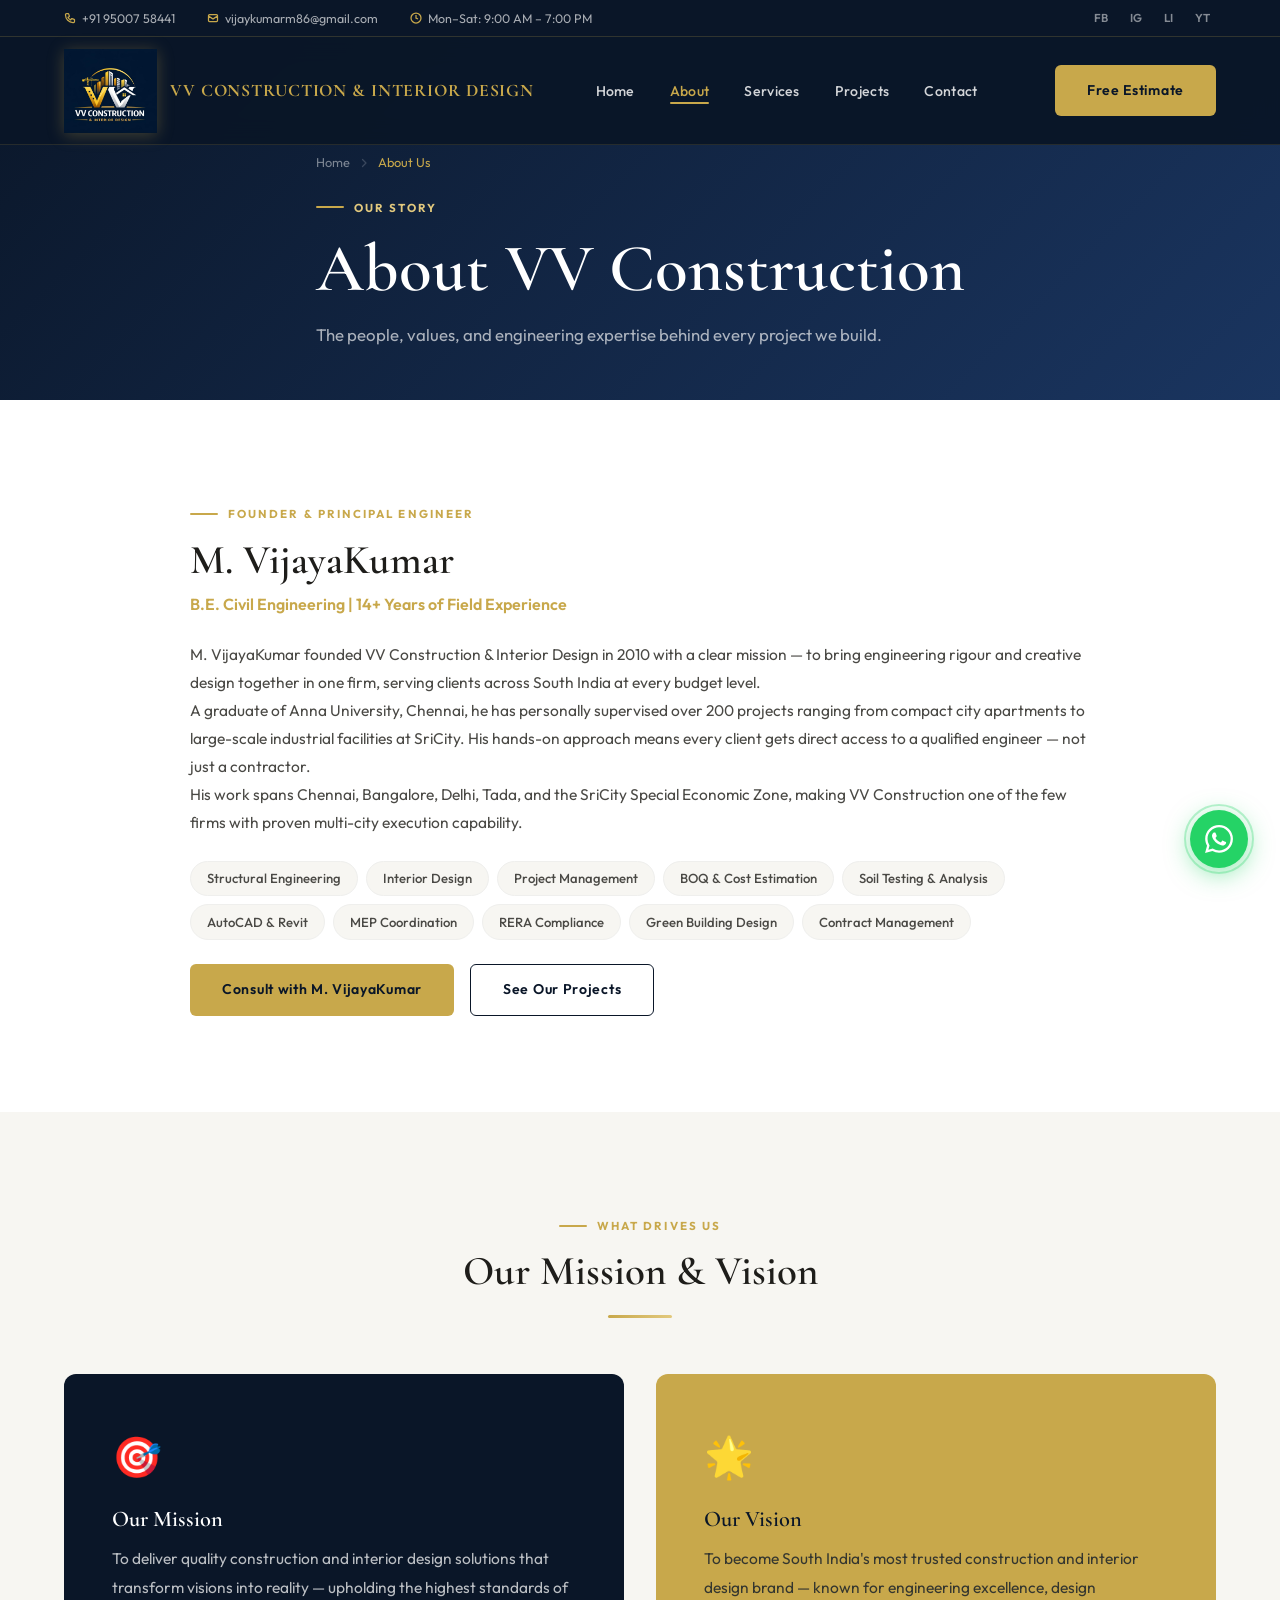
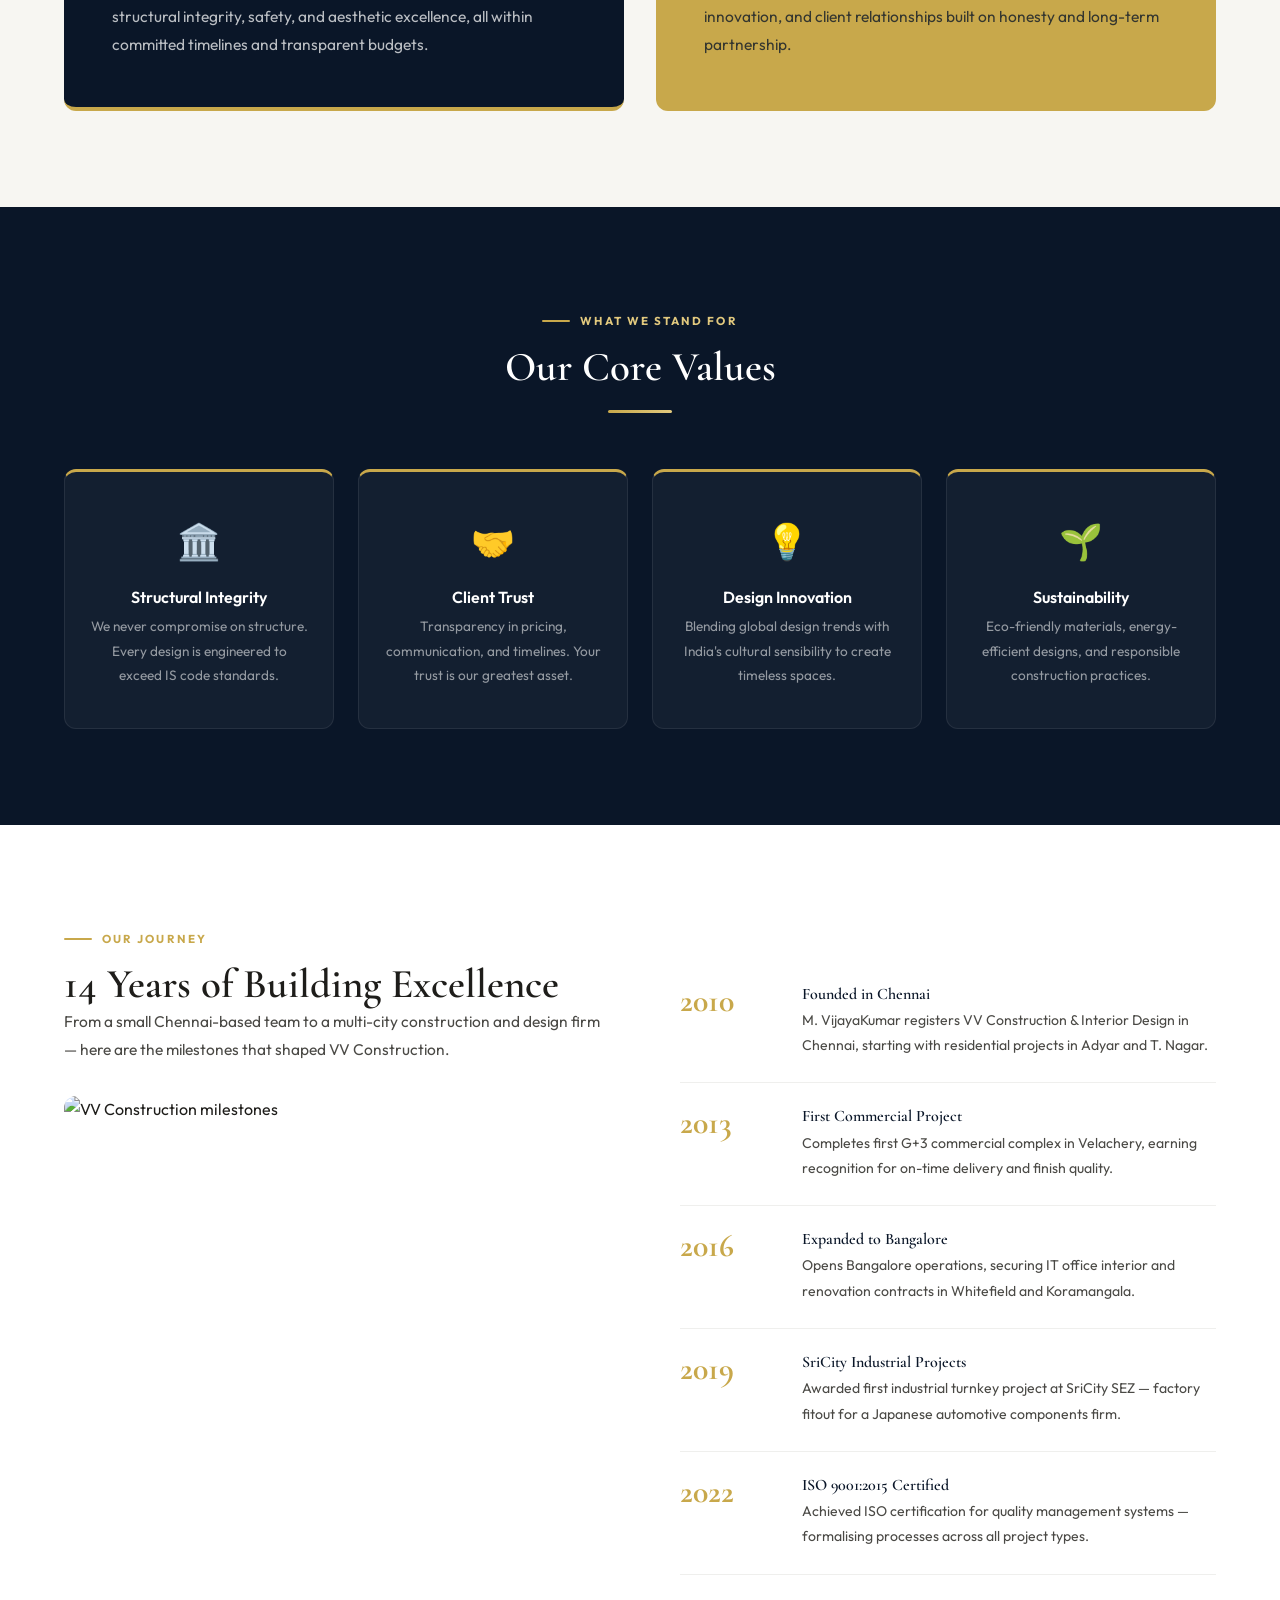
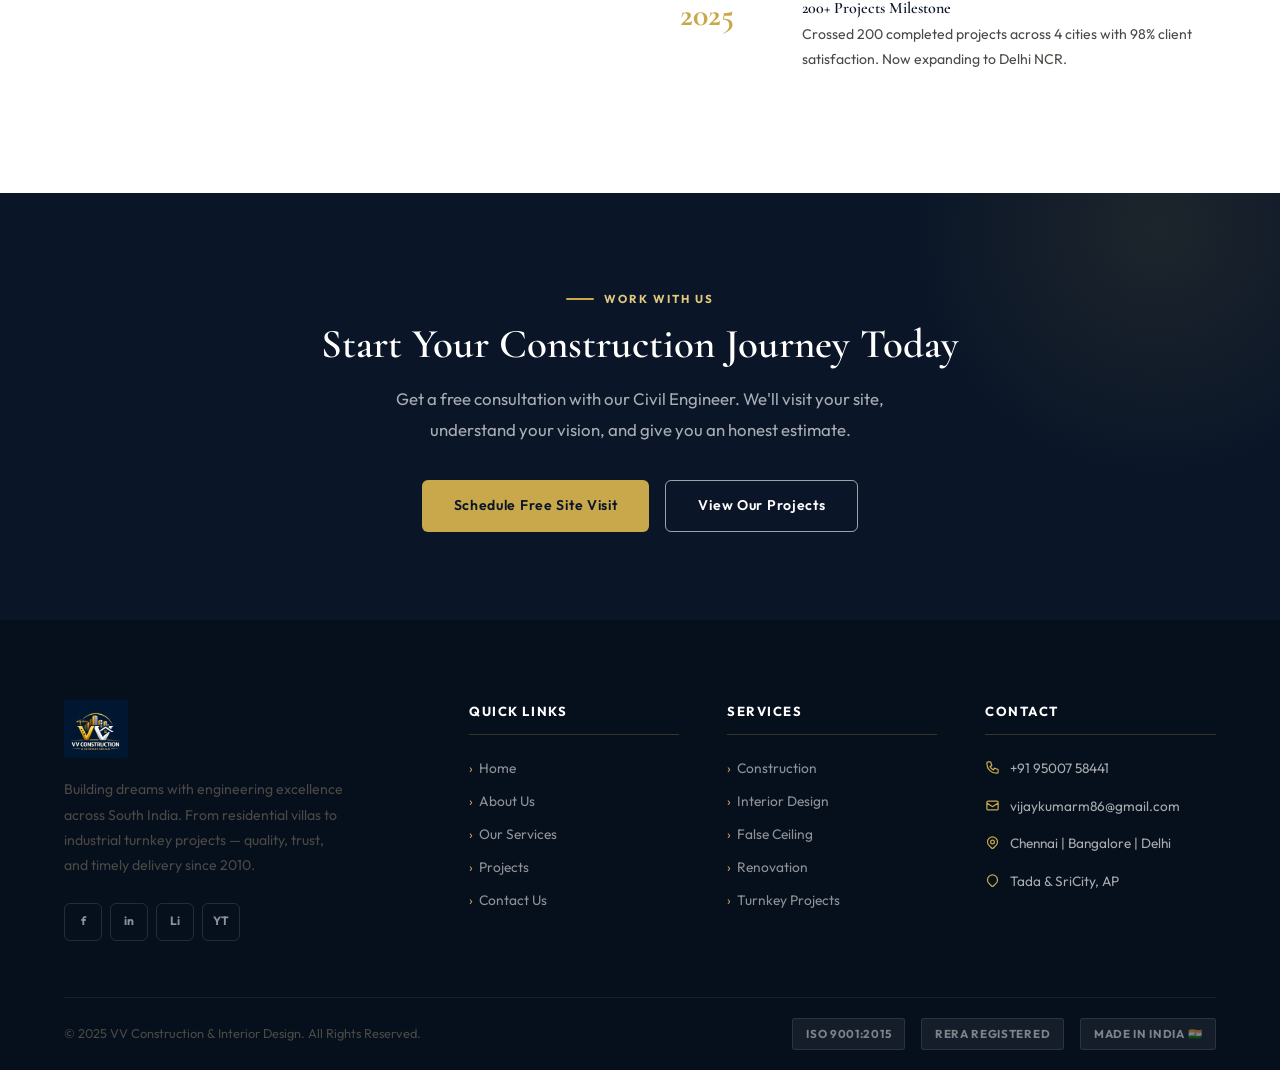
==== commit 1bea0ca1: "feat: add global styles and components while updating founder details and office location" ====
--- a/about.html
+++ b/about.html
@@ -35,19 +35,12 @@
      ════════════════════════════════════ -->
 <section class="section-pad" style="background: var(--white);">
   <div class="container">
-    <div class="owner-grid">
-      <div class="owner-img-wrap reveal-left">
-        <img src="https://images.unsplash.com/photo-1560250097-0b93528c311a?w=600&q=80" alt="Er. Venkatesh Vijayakumar — Founder, VV Construction" loading="lazy" />
-        <div class="owner-card">
-          <strong>B.E. Civil Engineering</strong>
-          <span>Anna University, Chennai</span>
-        </div>
-      </div>
-      <div class="owner-info reveal-right">
+    <div style="max-width: 900px; margin: 0 auto;">
+      <div class="owner-info reveal">
         <span class="s-label">Founder &amp; Principal Engineer</span>
-        <h2>Er. Venkatesh Vijayakumar</h2>
+        <h2>M. VijayaKumar</h2>
         <p class="owner-title">B.E. Civil Engineering | 14+ Years of Field Experience</p>
-        <p>Er. Venkatesh Vijayakumar founded VV Construction &amp; Interior Design in 2010 with a clear mission — to bring engineering rigour and creative design together in one firm, serving clients across South India at every budget level.</p>
+        <p>M. VijayaKumar founded VV Construction &amp; Interior Design in 2010 with a clear mission — to bring engineering rigour and creative design together in one firm, serving clients across South India at every budget level.</p>
         <p>A graduate of Anna University, Chennai, he has personally supervised over 200 projects ranging from compact city apartments to large-scale industrial facilities at SriCity. His hands-on approach means every client gets direct access to a qualified engineer — not just a contractor.</p>
         <p>His work spans Chennai, Bangalore, Delhi, Tada, and the SriCity Special Economic Zone, making VV Construction one of the few firms with proven multi-city execution capability.</p>
         <div class="skill-tags">
@@ -63,7 +56,7 @@
           <span class="skill-tag">Contract Management</span>
         </div>
         <div style="display: flex; gap: 1rem; flex-wrap: wrap; margin-top: 0.5rem;">
-          <a href="contact.html" class="btn btn-gold">Consult with Er. Venkatesh</a>
+          <a href="contact.html" class="btn btn-gold">Consult with M. VijayaKumar</a>
           <a href="projects.html" class="btn btn-outline-navy">See Our Projects</a>
         </div>
       </div>
@@ -148,7 +141,7 @@
           <div class="milestone-year">2010</div>
           <div>
             <h4>Founded in Chennai</h4>
-            <p>Er. Venkatesh Vijayakumar registers VV Construction &amp; Interior Design in Chennai, starting with residential projects in Adyar and T. Nagar.</p>
+            <p>M. VijayaKumar registers VV Construction &amp; Interior Design in Chennai, starting with residential projects in Adyar and T. Nagar.</p>
           </div>
         </div>
         <div class="milestone">
--- a/css/style.css
+++ b/css/style.css
@@ -171,7 +171,11 @@
   display: flex; align-items: center; justify-content: space-between;
   padding: 0.7rem 0;
 }
-.nav-logo { display: flex; align-items: center; }
+.nav-logo { display: flex; align-items: center; gap: 0.8rem; }
+.logo-text { font-family: var(--font-display); font-size: 1.1rem; font-weight: 700; color: var(--gold); line-height: 1.2; text-transform: uppercase; letter-spacing: 0.05em; display: flex; align-items: center; }
+@media (max-width: 768px) {
+  .logo-text { display: none; }
+}
 .nav-logo img { height: clamp(54px, 8vw, 84px); width: auto; filter: drop-shadow(0 2px 8px rgba(200,168,75,0.3)); transition: height 0.3s ease; }
 
 .nav-links {
@@ -256,7 +260,7 @@
 }
 .hero-content {
   position: relative; z-index: 2;
-  padding-top: 120px;
+  padding-top: 160px;
   max-width: 760px;
 }
 .hero-badge {
@@ -710,7 +714,7 @@
   min-height: 400px;
   position: relative; overflow: hidden;
   display: flex; align-items: center;
-  padding-top: 110px; padding-bottom: 3rem;
+  padding-top: 150px; padding-bottom: 3rem;
 }
 .page-hero-bg {
   position: absolute; inset: 0; opacity: 0.18;
@@ -972,7 +976,7 @@
 .dc-label { font-size: 0.75rem; text-transform: uppercase; letter-spacing: 0.06em; color: var(--gray-500); font-weight: 700; }
 .dc-val   { font-size: 0.93rem; font-weight: 600; color: var(--navy); }
 .map-wrap { border-radius: var(--radius-lg); overflow: hidden; }
-.map-wrap iframe { width: 100%; height: 260px; border: none; display: block; }
+.map-wrap iframe { width: 100%; height: 450px; border: none; display: block; }
 
 /* ================================================
    RESPONSIVE
@@ -985,7 +989,8 @@
   .featured-grid     { grid-template-columns: 1fr 1fr; grid-template-rows: auto; }
   .feat-card.tall    { grid-row: span 1; }
   .footer-grid       { grid-template-columns: 1fr 1fr; }
-  .owner-grid        { grid-template-columns: 1fr; }
+  .owner-grid        { grid-template-columns: 1fr; gap: 3rem; }
+  .owner-card        { right: 1rem; bottom: 1rem; }
   .values-grid       { grid-template-columns: repeat(2,1fr); }
   .contact-grid      { grid-template-columns: 1fr; }
   .service-full      { grid-template-columns: 1fr; direction: ltr; }
